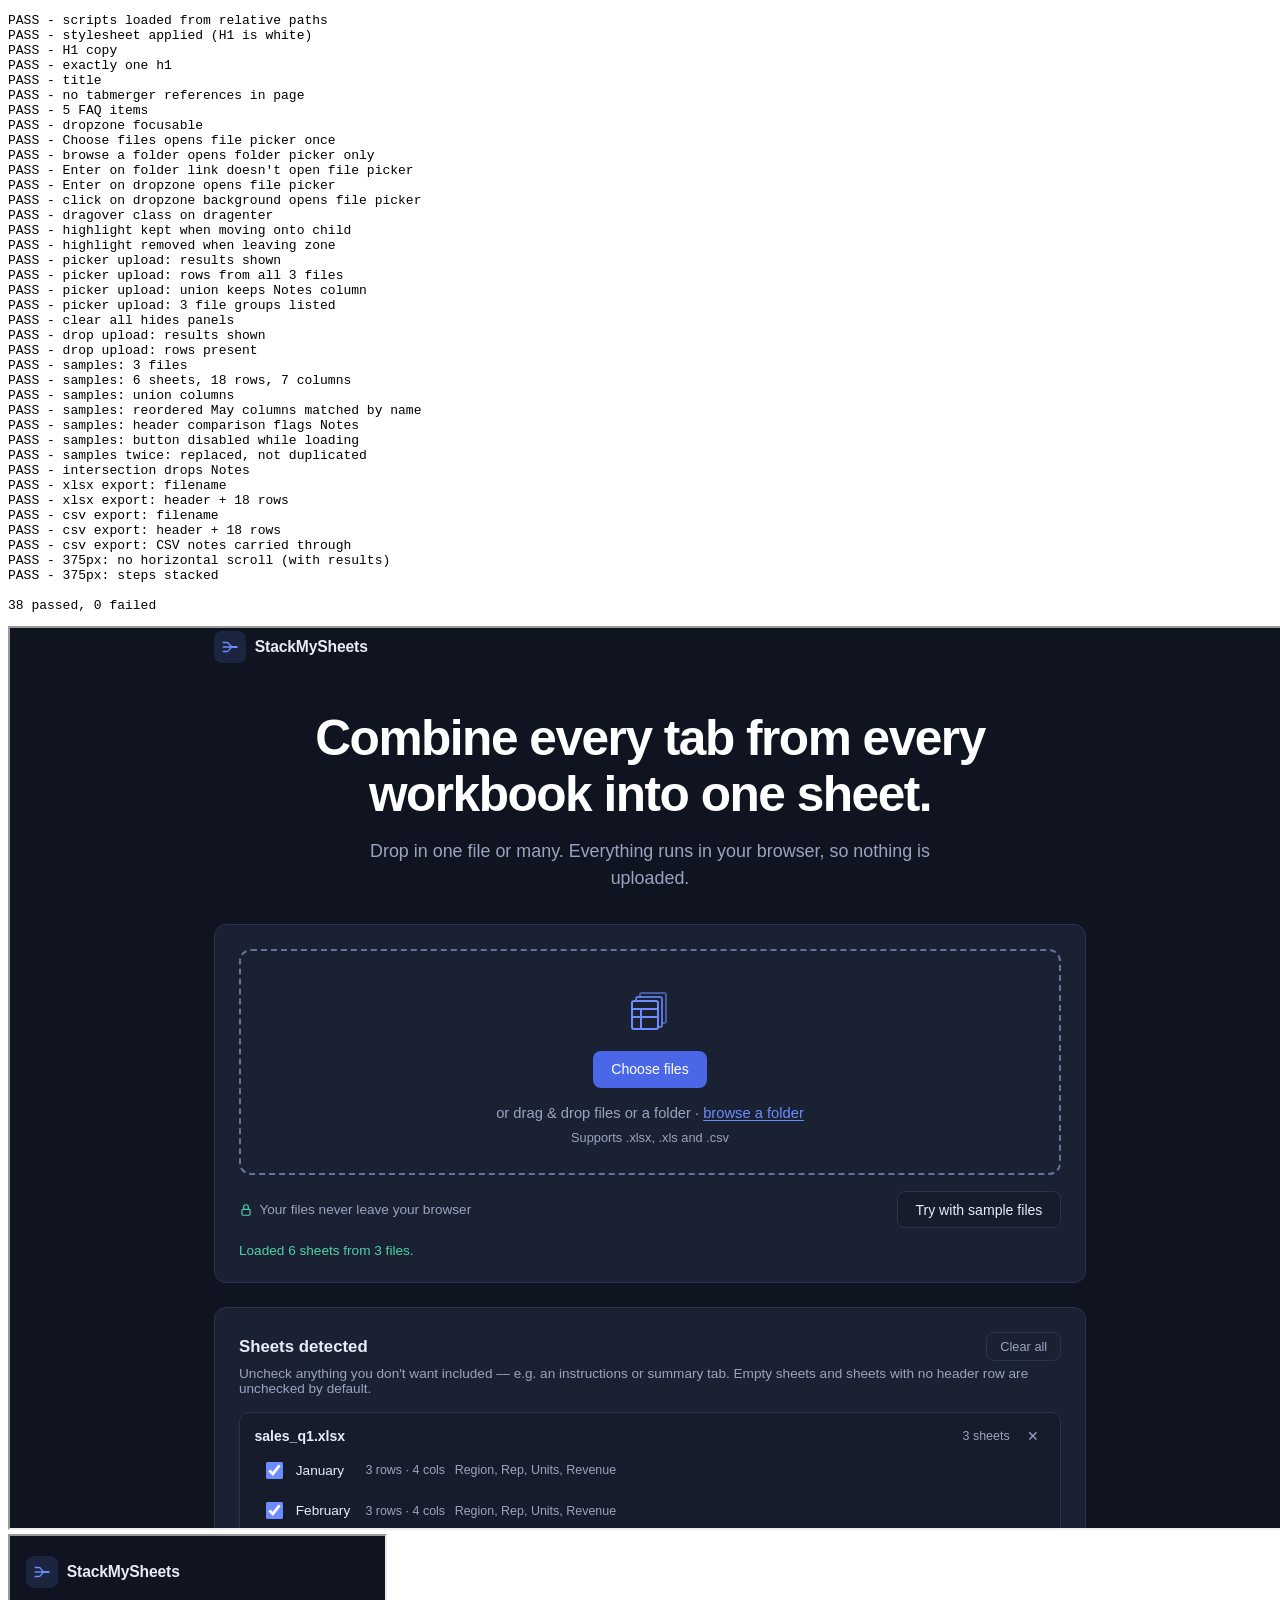
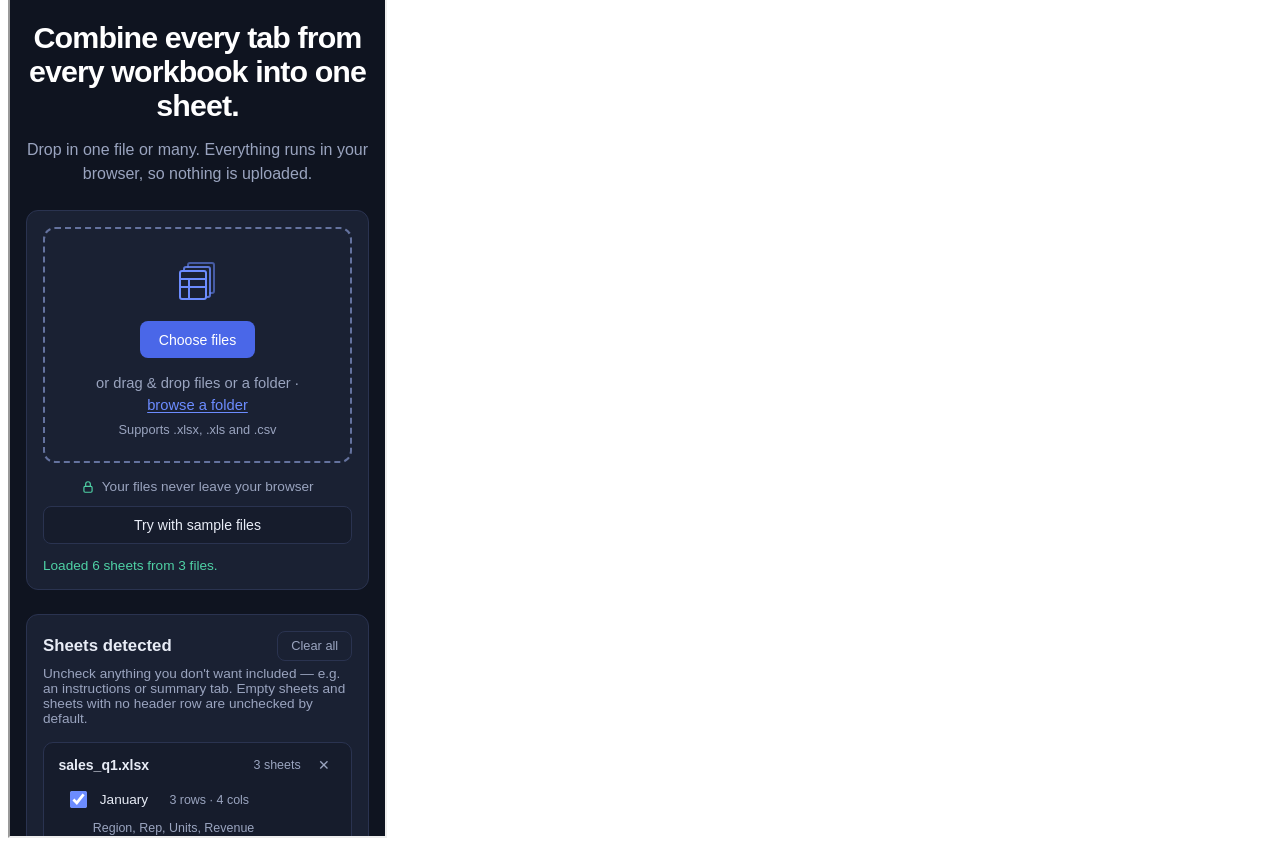
==== test/e2e.html @ b00ba699 "Redesign landing page: hero, drop zone, samples, how-it-works, FAQ, SEO - Make the value proposition" ====
<!DOCTYPE html>
<!--
  End-to-end check of the real page in a browser. Loads ../index.html in an
  iframe and drives it the way a user would: file picker upload, drag & drop,
  sample files, column strategy, and both downloads. Results are written into
  #results as PASS/FAIL lines. Run via test/run-e2e.sh (headless Chrome).
-->
<html>
<head><meta charset="utf-8"><title>e2e</title></head>
<body>
<pre id="results">RUNNING</pre>
<script>
(async function () {
  const out = [];
  const ok = (name, cond, detail) => out.push((cond ? "PASS - " : "FAIL - ") + name + (cond || !detail ? "" : " :: " + detail));
  const sleep = (ms) => new Promise((r) => setTimeout(r, ms));
  async function until(fn, ms = 4000) {
    const end = Date.now() + ms;
    while (Date.now() < end) { try { if (fn()) return true; } catch (e) {} await sleep(25); }
    return false;
  }
  function loadFrame(width) {
    return new Promise((resolve) => {
      const f = document.createElement("iframe");
      f.style.width = width + "px";
      f.style.height = "900px";
      f.onload = () => resolve(f.contentWindow);
      f.src = "../index.html";
      document.body.appendChild(f);
    });
  }
  async function fixtureFile(path) {
    const res = await fetch("../test-fixtures/" + path);
    return new File([await res.arrayBuffer()], path.split("/").pop());
  }

  try {
    const w = await loadFrame(1280);
    const d = w.document;
    const $ = (id) => d.getElementById(id);
    const visible = (id) => !$(id).classList.contains("hidden");
    const tableText = () => $("preview-table").textContent;
    const headers = () => Array.from(d.querySelectorAll("#preview-table th")).map((th) => th.textContent);
    const chipNums = () => Array.from(d.querySelectorAll("#summary-chips strong")).map((s) => Number(s.textContent));

    // --- Page basics ---
    ok("scripts loaded from relative paths", typeof w.XLSX === "object" && typeof w.TM === "object");
    ok("stylesheet applied (H1 is white)", w.getComputedStyle(d.querySelector("h1")).color === "rgb(255, 255, 255)");
    ok("H1 copy", d.querySelector("h1").textContent.trim() === "Combine every tab from every workbook into one sheet.");
    ok("exactly one h1", d.querySelectorAll("h1").length === 1);
    ok("title", d.title === "StackMySheets – Combine Excel Tabs & Files Into One Sheet");
    ok("no tabmerger references in page", !/tabmerger/i.test(d.documentElement.outerHTML));
    ok("5 FAQ items", d.querySelectorAll(".faq details summary").length === 5);
    ok("dropzone focusable", $("dropzone").tabIndex === 0);

    // --- Picker wiring: count how often each hidden input gets opened ---
    const fileInput = $("file-input"), folderInput = $("folder-input");
    let filePicks = 0, folderPicks = 0;
    fileInput.click = () => { filePicks++; };
    folderInput.click = () => { folderPicks++; };
    $("choose-files-btn").click();
    ok("Choose files opens file picker once", filePicks === 1 && folderPicks === 0, `file=${filePicks} folder=${folderPicks}`);
    filePicks = folderPicks = 0;
    $("browse-folder").click();
    ok("browse a folder opens folder picker only", filePicks === 0 && folderPicks === 1, `file=${filePicks} folder=${folderPicks}`);
    filePicks = folderPicks = 0;
    $("browse-folder").dispatchEvent(new w.KeyboardEvent("keydown", { key: "Enter", bubbles: true }));
    ok("Enter on folder link doesn't open file picker", filePicks === 0);
    $("dropzone").dispatchEvent(new w.KeyboardEvent("keydown", { key: "Enter", bubbles: true }));
    ok("Enter on dropzone opens file picker", filePicks === 1);
    filePicks = 0;
    d.querySelector(".dropzone-text").click();
    ok("click on dropzone background opens file picker", filePicks === 1);
    delete fileInput.click; delete folderInput.click;

    // --- Drag-over highlight ---
    const dz = $("dropzone");
    dz.dispatchEvent(new w.DragEvent("dragenter", { bubbles: true, cancelable: true }));
    ok("dragover class on dragenter", dz.classList.contains("dragover"));
    dz.dispatchEvent(new w.DragEvent("dragleave", { bubbles: true, relatedTarget: $("choose-files-btn") }));
    ok("highlight kept when moving onto child", dz.classList.contains("dragover"));
    dz.dispatchEvent(new w.DragEvent("dragleave", { bubbles: true, relatedTarget: d.body }));
    ok("highlight removed when leaving zone", !dz.classList.contains("dragover"));

    // --- Upload via file picker (real fixture files) ---
    const monthFiles = await Promise.all(["multi_month_folder/april.xlsx", "multi_month_folder/may.xlsx", "multi_month_folder/june.csv"].map(fixtureFile));
    const dt = new w.DataTransfer();
    monthFiles.forEach((f) => dt.items.add(new w.File([f], f.name)));
    fileInput.files = dt.files;
    fileInput.dispatchEvent(new w.Event("change", { bubbles: true }));
    await until(() => visible("results-panel"));
    ok("picker upload: results shown", visible("results-panel"));
    ok("picker upload: rows from all 3 files", ["Umbrella Corp", "Soylent Inc", "Stark Industries"].every((t) => tableText().includes(t)), tableText().slice(0, 200));
    ok("picker upload: union keeps Notes column", headers().includes("Notes"), headers().join("|"));
    ok("picker upload: 3 file groups listed", d.querySelectorAll(".file-group").length === 3);

    // --- Clear all ---
    $("clear-all-btn").click();
    ok("clear all hides panels", !visible("sheets-panel") && !visible("results-panel"));

    // --- Drag & drop (files fallback path) ---
    const qr = await fixtureFile("quarterly_report.xlsx");
    const drop = new w.Event("drop", { bubbles: true, cancelable: true });
    Object.defineProperty(drop, "dataTransfer", { value: { files: [new w.File([qr], qr.name)] } });
    dz.dispatchEvent(drop);
    await until(() => visible("results-panel"));
    ok("drop upload: results shown", visible("results-panel"));
    ok("drop upload: rows present", tableText().includes("Acme Co") && tableText().includes("Globex"));
    $("clear-all-btn").click();

    // --- Sample files ---
    $("sample-btn").click();
    await until(() => visible("results-panel") && d.querySelectorAll(".file-group").length === 3);
    const groupNames = Array.from(d.querySelectorAll(".file-group-name")).map((e) => e.textContent);
    ok("samples: 3 files", JSON.stringify(groupNames) === JSON.stringify(["sales_q1.xlsx", "sales_q2.xlsx", "june_sales.csv"]), groupNames.join("|"));
    ok("samples: 6 sheets, 18 rows, 7 columns", JSON.stringify(chipNums()) === "[6,18,7]", JSON.stringify(chipNums()));
    ok("samples: union columns", headers().join("|") === "source_file|source_sheet|Region|Rep|Units|Revenue|Notes", headers().join("|"));
    const mayAvery = Array.from(d.querySelectorAll("#preview-table tbody tr"))
      .map((tr) => Array.from(tr.children).map((td) => td.textContent))
      .find((r) => r[1] === "May" && r[3] === "Avery");
    ok("samples: reordered May columns matched by name", mayAvery && mayAvery[2] === "North" && mayAvery[4] === "45" && mayAvery[5] === "9000", JSON.stringify(mayAvery));
    ok("samples: header comparison flags Notes", $("header-comparison").textContent.includes("Notes"));
    $("sample-btn").click();
    ok("samples: button disabled while loading", $("sample-btn").disabled);
    $("sample-btn").click(); // ignored while disabled
    await until(() => !$("sample-btn").disabled && JSON.stringify(chipNums()) === "[6,18,7]");
    const groupNames2 = Array.from(d.querySelectorAll(".file-group-name")).map((e) => e.textContent);
    ok("samples twice: replaced, not duplicated", JSON.stringify(groupNames2) === JSON.stringify(groupNames) && JSON.stringify(chipNums()) === "[6,18,7]", groupNames2.join("|") + " " + JSON.stringify(chipNums()));

    $("strategy-intersection").click();
    ok("intersection drops Notes", headers().join("|") === "source_file|source_sheet|Region|Rep|Units|Revenue", headers().join("|"));
    $("strategy-union").click();

    // --- Downloads ---
    let wbOut = null, wbName = null;
    const realWrite = w.XLSX.writeFile;
    w.XLSX.writeFile = (wb, name) => { wbOut = wb; wbName = name; };
    $("output-name").value = "my_report.xlsx";
    $("export-xlsx-btn").click();
    w.XLSX.writeFile = realWrite;
    const aoa = wbOut && w.XLSX.utils.sheet_to_json(wbOut.Sheets[wbOut.SheetNames[0]], { header: 1 });
    ok("xlsx export: filename", wbName === "my_report.xlsx", wbName);
    ok("xlsx export: header + 18 rows", aoa && aoa.length === 19 && aoa[0].join("|") === "source_file|source_sheet|Region|Rep|Units|Revenue|Notes", aoa && aoa.length);

    let blobOut = null;
    const realCreate = w.URL.createObjectURL;
    w.URL.createObjectURL = (b) => { blobOut = b; return "about:blank"; };
    const realAnchorClick = w.HTMLAnchorElement.prototype.click;
    let dlName = null;
    w.HTMLAnchorElement.prototype.click = function () { dlName = this.download; };
    $("export-csv-btn").click();
    w.URL.createObjectURL = realCreate;
    w.HTMLAnchorElement.prototype.click = realAnchorClick;
    const csv = blobOut ? await blobOut.text() : "";
    const csvLines = csv.trim().split("\n");
    ok("csv export: filename", dlName === "my_report.csv", dlName);
    ok("csv export: header + 18 rows", csvLines.length === 19 && csvLines[0] === "source_file,source_sheet,Region,Rep,Units,Revenue,Notes", csvLines.length + " " + csvLines[0]);
    ok("csv export: CSV notes carried through", csv.includes("Record month"));

    // --- Narrow viewport: no horizontal scroll, with results showing ---
    const m = await loadFrame(375);
    m.document.getElementById("sample-btn").click();
    await until(() => !m.document.getElementById("results-panel").classList.contains("hidden"));
    await sleep(200);
    const de = m.document.documentElement;
    ok("375px: no horizontal scroll (with results)", de.scrollWidth <= de.clientWidth, `scrollWidth=${de.scrollWidth} clientWidth=${de.clientWidth}`);
    const stepsCols = m.getComputedStyle(m.document.querySelector(".steps")).gridTemplateColumns.split(" ").length;
    ok("375px: steps stacked", stepsCols === 1, String(stepsCols));
  } catch (err) {
    ok("harness error", false, err && (err.stack || err.message || err));
  }

  const fails = out.filter((l) => l.startsWith("FAIL")).length;
  out.push(`\n${out.length - fails} passed, ${fails} failed`);
  document.getElementById("results").textContent = out.join("\n");
  document.title = "DONE";
})();
</script>
</body>
</html>
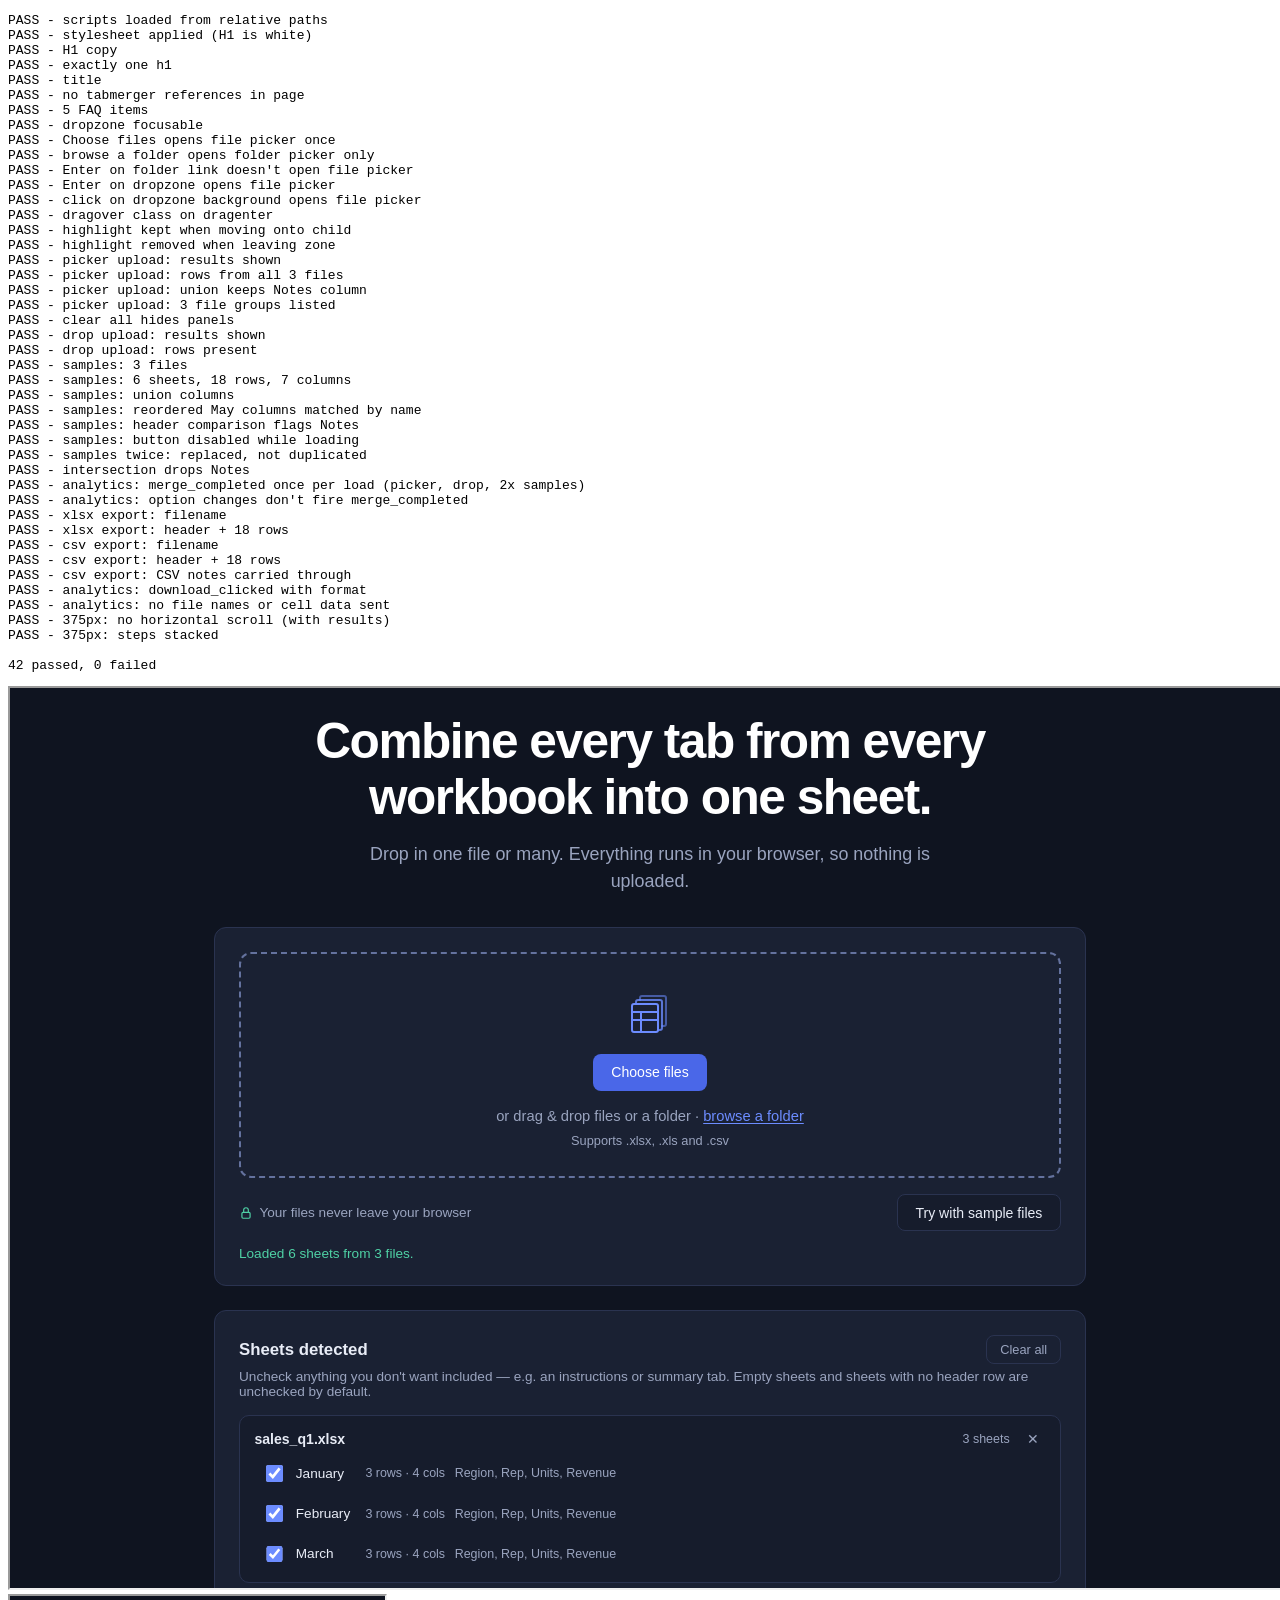
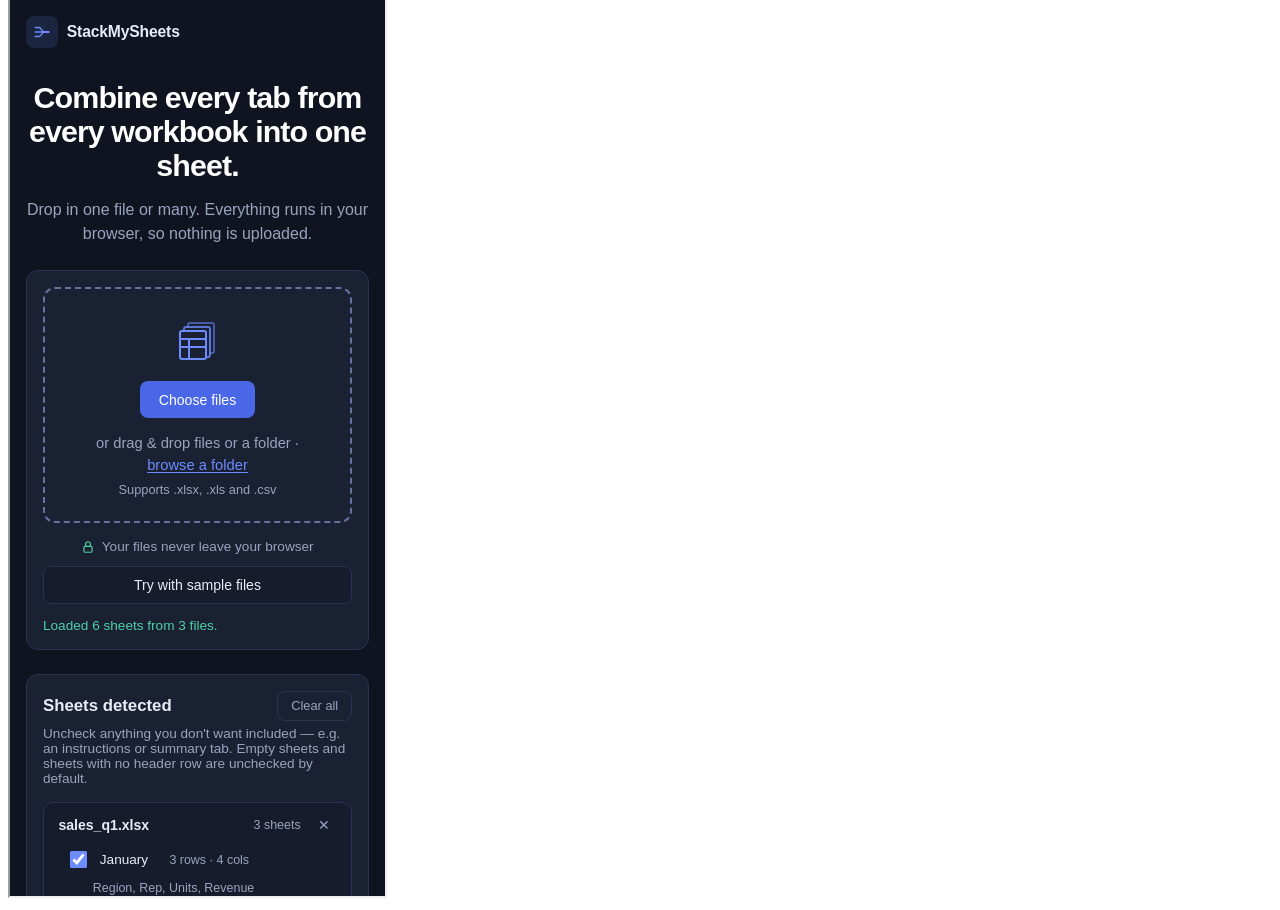
==== commit 275cd64e: "Track merge_completed and download_clicked events in Umami Events carry no file names or contents; d" ====
--- a/test/e2e.html
+++ b/test/e2e.html
@@ -37,6 +37,9 @@
   try {
     const w = await loadFrame(1280);
     const d = w.document;
+    // Capture Umami events instead of sending them.
+    const events = [];
+    w.umami = { track: (name, data) => events.push({ name, data }) };
     const $ = (id) => d.getElementById(id);
     const visible = (id) => !$(id).classList.contains("hidden");
     const tableText = () => $("preview-table").textContent;
@@ -131,6 +134,14 @@
     ok("intersection drops Notes", headers().join("|") === "source_file|source_sheet|Region|Rep|Units|Revenue", headers().join("|"));
     $("strategy-union").click();
 
+    // --- Analytics events (no file names or contents) ---
+    const merges = events.filter((e) => e.name === "merge_completed");
+    ok("analytics: merge_completed once per load (picker, drop, 2x samples)", merges.length === 4, JSON.stringify(events));
+    events.length = 0;
+    $("strategy-intersection").click();
+    $("strategy-union").click();
+    ok("analytics: option changes don't fire merge_completed", events.length === 0, JSON.stringify(events));
+
     // --- Downloads ---
     let wbOut = null, wbName = null;
     const realWrite = w.XLSX.writeFile;
@@ -156,6 +167,10 @@
     ok("csv export: filename", dlName === "my_report.csv", dlName);
     ok("csv export: header + 18 rows", csvLines.length === 19 && csvLines[0] === "source_file,source_sheet,Region,Rep,Units,Revenue,Notes", csvLines.length + " " + csvLines[0]);
     ok("csv export: CSV notes carried through", csv.includes("Record month"));
+    const dl = events.filter((e) => e.name === "download_clicked").map((e) => e.data && e.data.format);
+    ok("analytics: download_clicked with format", JSON.stringify(dl) === '["xlsx","csv"]', JSON.stringify(events));
+    const sent = JSON.stringify(events);
+    ok("analytics: no file names or cell data sent", !/sales_|june|my_report|\.xlsx|\.csv|Avery|North/i.test(sent), sent);
 
     // --- Narrow viewport: no horizontal scroll, with results showing ---
     const m = await loadFrame(375);
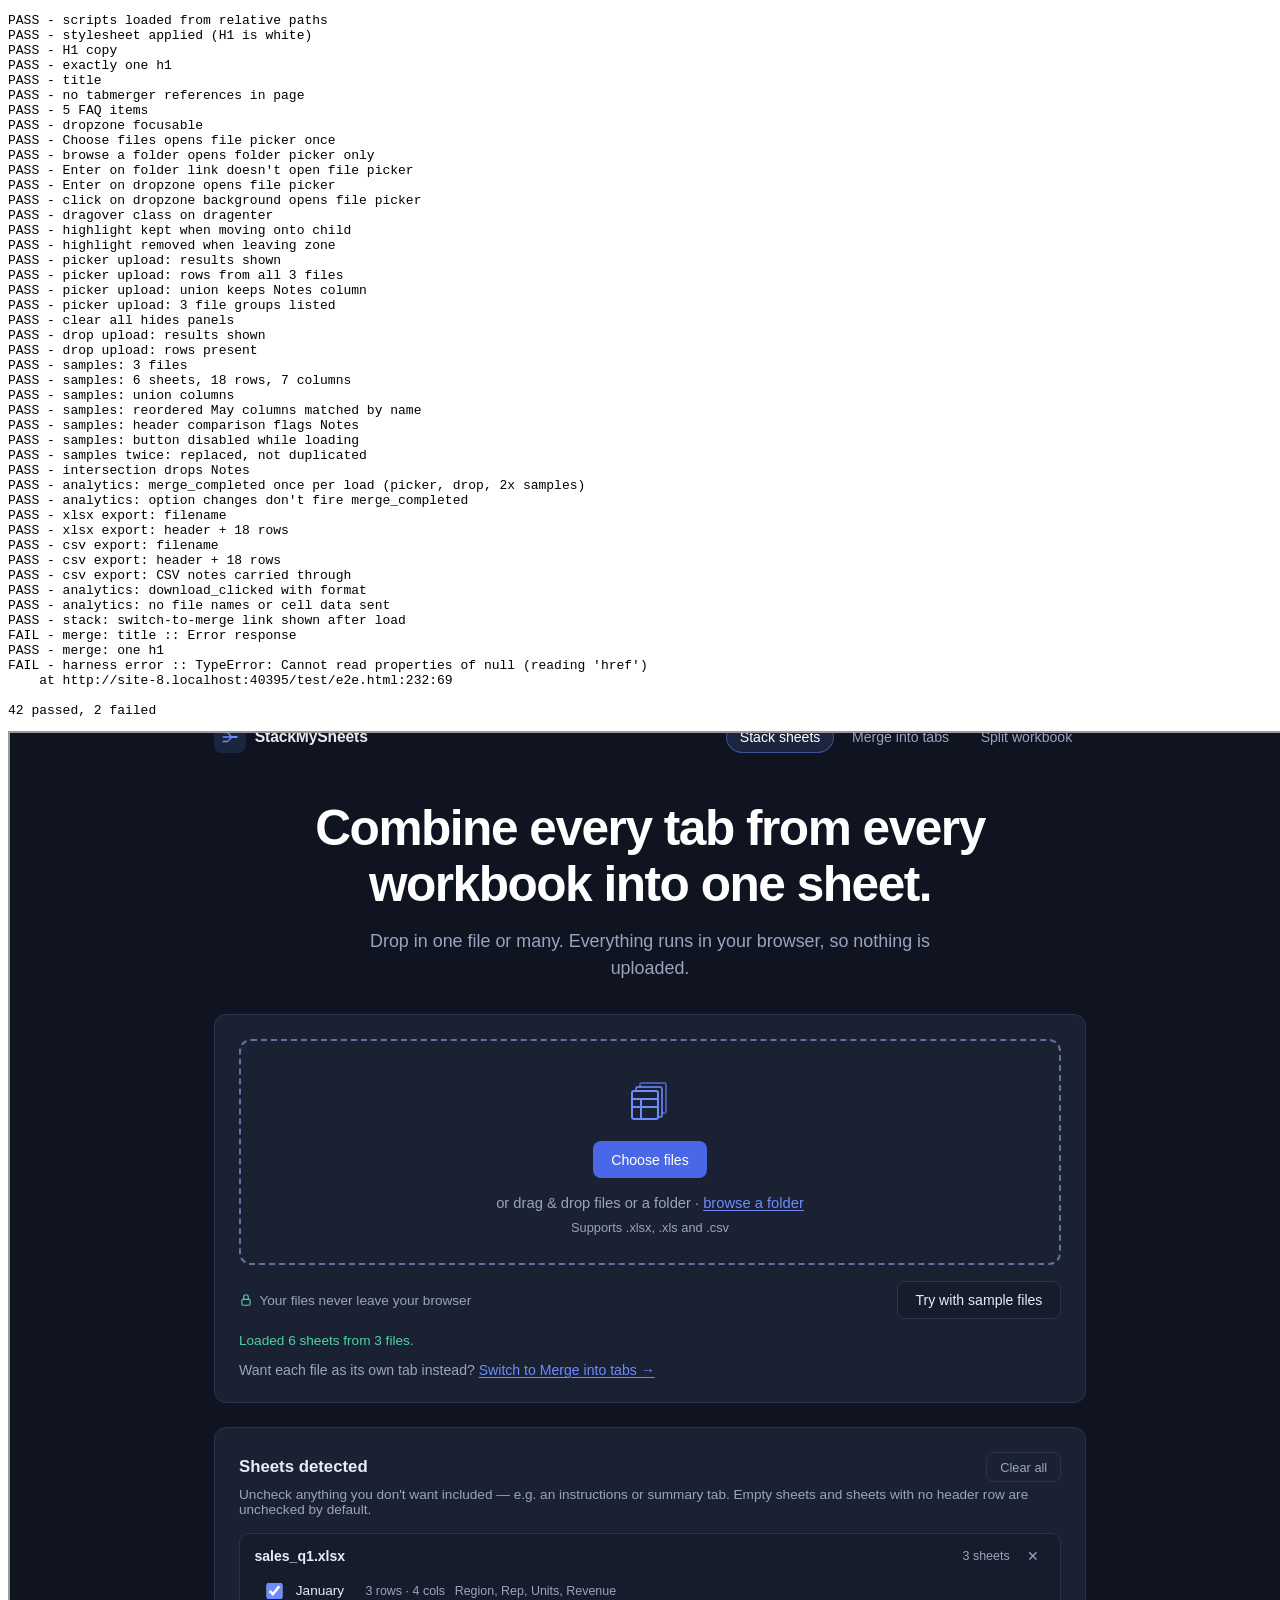
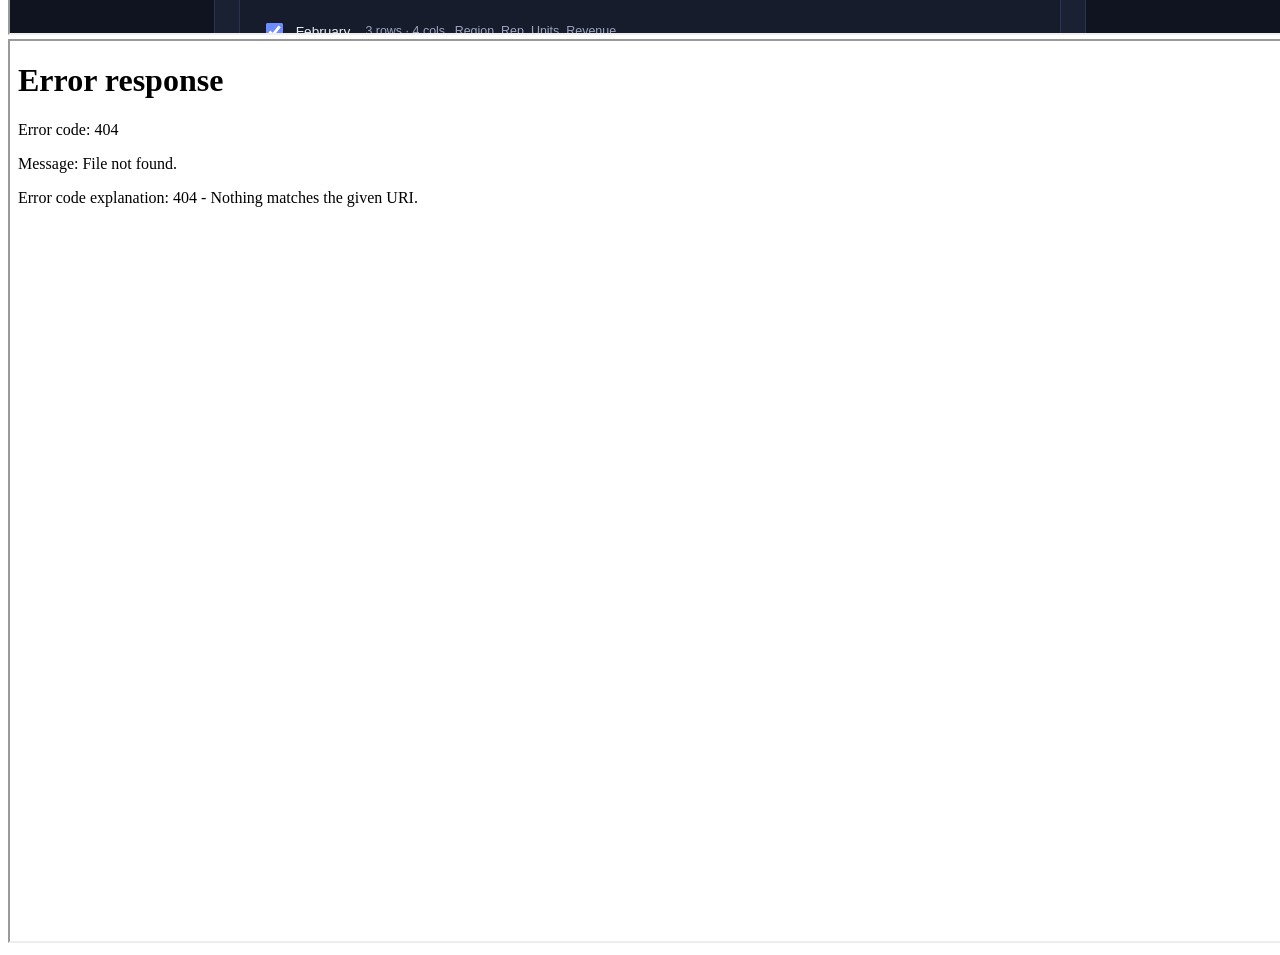
==== commit 1d1290b3: "Add Merge into tabs and Split tools on a shared engine - core.js: shared reading/writing engine. Val" ====
--- a/test/e2e.html
+++ b/test/e2e.html
@@ -12,22 +12,29 @@
 <script>
 (async function () {
   const out = [];
-  const ok = (name, cond, detail) => out.push((cond ? "PASS - " : "FAIL - ") + name + (cond || !detail ? "" : " :: " + detail));
+  const resultsEl = document.getElementById("results");
+  const ok = (name, cond, detail) => {
+    out.push((cond ? "PASS - " : "FAIL - ") + name + (cond || !detail ? "" : " :: " + detail));
+    resultsEl.textContent = "RUNNING (unfinished)\n" + out.join("\n"); // partial progress if it times out
+  };
   const sleep = (ms) => new Promise((r) => setTimeout(r, ms));
   async function until(fn, ms = 4000) {
     const end = Date.now() + ms;
     while (Date.now() < end) { try { if (fn()) return true; } catch (e) {} await sleep(25); }
     return false;
   }
-  function loadFrame(width) {
+  function loadFrameEl(width, src) {
     return new Promise((resolve) => {
       const f = document.createElement("iframe");
       f.style.width = width + "px";
       f.style.height = "900px";
-      f.onload = () => resolve(f.contentWindow);
-      f.src = "../index.html";
+      f.onload = () => { f.onload = null; resolve(f); };
+      f.src = src || "../index.html";
       document.body.appendChild(f);
     });
+  }
+  async function loadFrame(width, src) {
+    return (await loadFrameEl(width, src)).contentWindow;
   }
   async function fixtureFile(path) {
     const res = await fetch("../test-fixtures/" + path);
@@ -172,15 +179,207 @@
     const sent = JSON.stringify(events);
     ok("analytics: no file names or cell data sent", !/sales_|june|my_report|\.xlsx|\.csv|Avery|North/i.test(sent), sent);
 
-    // --- Narrow viewport: no horizontal scroll, with results showing ---
-    const m = await loadFrame(375);
-    m.document.getElementById("sample-btn").click();
-    await until(() => !m.document.getElementById("results-panel").classList.contains("hidden"));
-    await sleep(200);
-    const de = m.document.documentElement;
-    ok("375px: no horizontal scroll (with results)", de.scrollWidth <= de.clientWidth, `scrollWidth=${de.scrollWidth} clientWidth=${de.clientWidth}`);
-    const stepsCols = m.getComputedStyle(m.document.querySelector(".steps")).gridTemplateColumns.split(" ").length;
-    ok("375px: steps stacked", stepsCols === 1, String(stepsCols));
+    // --- Stack page: switch link appears once files are loaded ---
+    ok("stack: switch-to-merge link shown after load", !$("switch-note").hidden);
+
+    // ================= Merge into tabs =================
+    const sameCells = (a, b) => {
+      const problems = [];
+      if ((a["!ref"] || "") !== (b["!ref"] || "")) problems.push(`ref ${a["!ref"]} vs ${b["!ref"]}`);
+      new Set(Object.keys(a).concat(Object.keys(b))).forEach((k) => {
+        if (k[0] === "!") return;
+        const x = a[k], y = b[k];
+        if (!x || !y) return problems.push(`${k} missing`);
+        if (x.t !== y.t || x.v !== y.v) problems.push(`${k} ${JSON.stringify([x.t, x.v])} vs ${JSON.stringify([y.t, y.v])}`);
+        else if (x.t === "n" && x.z && x.z !== "General" && x.z !== y.z) problems.push(`${k} format ${x.z} vs ${y.z}`);
+      });
+      return problems;
+    };
+    const FIXTURES = ["region_north.xlsx", "region_south.xlsx", "region_west.xlsx", "Budget [draft] v2.xlsx",
+      "dupes/a/report.xlsx", "dupes/b/report.xlsx", "quarterly_regional_sales_report_2026.xlsx",
+      "mac_1904_dates.xlsx", "customers export.csv"];
+    const toolSources = await Promise.all(FIXTURES.map(async (p) => {
+      const res = await fetch("../test-fixtures/tools/" + p.split("/").map(encodeURIComponent).join("/"));
+      return { name: p.split("/").pop(), bytes: new Uint8Array(await res.arrayBuffer()) };
+    }));
+    const toolFiles = toolSources.map((t) => new File([t.bytes], t.name));
+
+    // Capture downloads in a frame: blobs handed to URL.createObjectURL + the anchor's file name.
+    function captureDownloads(win) {
+      const got = [];
+      let pendingBlob = null;
+      win.URL.createObjectURL = (b) => { pendingBlob = b; return "about:blank"; };
+      win.URL.revokeObjectURL = () => {};
+      win.HTMLAnchorElement.prototype.click = function () { got.push({ name: this.download, blob: pendingBlob }); };
+      return got;
+    }
+    function pick(win, files) {
+      const input = win.document.getElementById("file-input");
+      const dt = new win.DataTransfer();
+      files.forEach((f) => dt.items.add(new win.File([f], f.name)));
+      input.files = dt.files;
+      input.dispatchEvent(new win.Event("change", { bubbles: true }));
+    }
+
+    const mw = await loadFrame(1280, "../merge-into-tabs");
+    const md = mw.document;
+    const mEvents = [];
+    mw.umami = { track: (name, data) => mEvents.push({ name, data }) };
+    const m$ = (id) => md.getElementById(id);
+    const tabNamesShown = () => Array.from(md.querySelectorAll("#tab-order .tab-name")).map((e) => e.textContent);
+    ok("merge: title", md.title === "Merge Excel Files Into One Workbook (Separate Tabs) – StackMySheets", md.title);
+    ok("merge: one h1", md.querySelectorAll("h1").length === 1);
+    ok("merge: canonical", md.querySelector('link[rel="canonical"]').href === "https://stackmysheets.com/merge-into-tabs");
+    ok("merge: nav highlights current tool", md.querySelector('.tool-nav [aria-current="page"]').textContent === "Merge into tabs");
+    ok("merge: privacy note shown", md.querySelector(".privacy-note").textContent.includes("never leave your browser"));
+
+    pick(mw, toolFiles);
+    await until(() => tabNamesShown().length >= 13);
+    const tabNames = tabNamesShown();
+    ok("merge: 13 tabs (empty tab unchecked)", tabNames.length === 13, tabNames.join(" | "));
+    ok("merge: names within 31 chars, unique", tabNames.every((n) => n.length <= 31) && new Set(tabNames.map((n) => n.toLowerCase())).size === tabNames.length, tabNames.join(" | "));
+    ok("merge: name rules applied", ["region_north", "Budget -draft- v2", "report", "report (2)", "quarterly_regional_sa - January", "customers export"].every((n) => tabNames.includes(n)), tabNames.join(" | "));
+    ok("merge: 'Empty' tab listed but unchecked", Array.from(md.querySelectorAll(".sheet-row")).some((r) => r.textContent.includes("Empty") && !r.querySelector("input").checked));
+
+    // Reorder: move the first tab down, focus stays on the moved tab's button
+    md.querySelector('#tab-order .icon-btn[data-dir="1"]').click();
+    ok("merge: move down swaps first two tabs", tabNamesShown()[0] === tabNames[1] && tabNamesShown()[1] === tabNames[0], tabNamesShown().slice(0, 2).join(" | "));
+    ok("merge: focus follows moved tab", md.activeElement && md.activeElement.getAttribute("aria-label") === `Move ${tabNames[0]} down`, md.activeElement && md.activeElement.getAttribute("aria-label"));
+    md.querySelectorAll("#tab-order .icon-btn[data-dir='-1']")[1].click();
+    ok("merge: move up restores order", JSON.stringify(tabNamesShown()) === JSON.stringify(tabNames));
+    ok("merge: first up / last down disabled", md.querySelector("#tab-order .icon-btn[data-dir='-1']").disabled && Array.from(md.querySelectorAll("#tab-order .icon-btn[data-dir='1']")).pop().disabled);
+
+    // Uncheck / recheck a sheet
+    const firstBox = md.querySelector(".sheet-row input");
+    firstBox.click();
+    ok("merge: unchecking removes tab", tabNamesShown().length === 12 && !tabNamesShown().includes("region_north"));
+    firstBox.click();
+    ok("merge: rechecking restores tab in place", JSON.stringify(tabNamesShown()) === JSON.stringify(tabNames));
+
+    const mDownloads = captureDownloads(mw);
+    m$("output-name").value = "all regions";
+    m$("download-btn").click();
+    ok("merge: downloads one .xlsx", mDownloads.length === 1 && mDownloads[0].name === "all regions.xlsx", JSON.stringify(mDownloads.map((d) => d.name)));
+    const mergedBuf = await mDownloads[0].blob.arrayBuffer();
+    const mergedWb = mw.TM.readWorkbook(new mw.Uint8Array(mergedBuf));
+    ok("merge: workbook tabs match list order", JSON.stringify(mergedWb.SheetNames) === JSON.stringify(tabNames), mergedWb.SheetNames.join(" | "));
+
+    // Compare every tab against the original file, parsed independently.
+    // (Bytes made in this harness page are wrapped in the frame's own
+    // Uint8Array; SheetJS doesn't recognize another page's ArrayBuffer.)
+    const originals = [];
+    for (const f of toolSources) {
+      const isCsv = f.name.endsWith(".csv");
+      const src = isCsv ? new TextDecoder().decode(f.bytes) : new mw.Uint8Array(f.bytes);
+      const wb = mw.TM.readWorkbook(src, { isCsv });
+      wb.SheetNames.forEach((n) => { if (Object.keys(wb.Sheets[n]).some((k) => k[0] !== "!")) originals.push(wb.Sheets[n]); });
+    }
+    const mergeProblems = [];
+    originals.forEach((ws, i) => sameCells(ws, mergedWb.Sheets[tabNames[i]]).forEach((p) => mergeProblems.push(`${tabNames[i]}: ${p}`)));
+    ok("merge: every cell matches the originals (values, types, formats)", originals.length === 13 && mergeProblems.length === 0, mergeProblems.slice(0, 5).join("; "));
+    const north = mergedWb.Sheets.region_north;
+    ok("merge: spot check — ID text, padded zip, date", north.A2.v === "00121" && north.B2.w === "02134" && north.C2.w === "2026-01-15", JSON.stringify([north.A2, north.B2, north.C2]));
+    ok("merge: spot check — CSV leading zeros + date text", mergedWb.Sheets["customers export"].A2.v === "00123" && mergedWb.Sheets["customers export"].B2.v === "2026-01-15");
+    ok("merge: spot check — 1904 date corrected", mergedWb.Sheets.mac_1904_dates.B2.w === "2026-01-15", JSON.stringify(mergedWb.Sheets.mac_1904_dates.B2));
+    ok("merge: formulas dropped, values kept", mergedWb.Sheets.region_west.G2.v === 2469 && !Object.keys(mergedWb.Sheets).some((n) => Object.values(mergedWb.Sheets[n]).some((c) => c && c.f)));
+    ok("merge: analytics event", JSON.stringify(mEvents) === JSON.stringify([{ name: "download_clicked", data: { tool: "merge", format: "xlsx" } }]), JSON.stringify(mEvents));
+
+    // ================= Split =================
+    const sw = await loadFrame(1280, "../split");
+    const sd = sw.document;
+    const sEvents = [];
+    sw.umami = { track: (name, data) => sEvents.push({ name, data }) };
+    const s$ = (id) => sd.getElementById(id);
+    const fileList = () => Array.from(sd.querySelectorAll("#file-name-list li")).map((e) => e.textContent);
+    ok("split: title", sd.title === "Split Excel Tabs Into Separate Files – StackMySheets", sd.title);
+    ok("split: canonical", sd.querySelector('link[rel="canonical"]').href === "https://stackmysheets.com/split");
+    ok("split: nav highlights current tool", sd.querySelector('.tool-nav [aria-current="page"]').textContent === "Split workbook");
+
+    pick(sw, [new File([await (await fetch("../test-fixtures/tools/customers%20export.csv")).arrayBuffer()], "customers export.csv")]);
+    await until(() => s$("status-line").classList.contains("error"));
+    ok("split: CSV rejected with explanation", s$("status-line").textContent.includes("only one sheet"), s$("status-line").textContent);
+
+    // Round trip: split the workbook downloaded from Merge into tabs
+    pick(sw, [new File([mergedBuf], "all regions.xlsx")]);
+    await until(() => fileList().length === 13);
+    ok("split: lists all 13 tabs as files", fileList().length === 13, fileList().join(" | "));
+    ok("split: file names made safe", fileList().includes('quarterly_ - Q1 _Final_ _draft_.xlsx') && fileList().includes("report (2).xlsx"), fileList().join(" | "));
+    const sDownloads = captureDownloads(sw);
+    s$("download-btn").click();
+    await until(() => sDownloads.length === 1);
+    ok("split: one .zip download", sDownloads.length === 1 && sDownloads[0].name === "all regions - tabs.zip", JSON.stringify(sDownloads.map((d) => d.name)));
+    const zip = await sw.JSZip.loadAsync(await sDownloads[0].blob.arrayBuffer());
+    const zipNames = Object.keys(zip.files);
+    ok("split: zip holds one .xlsx per tab, names as listed", JSON.stringify(zipNames.slice().sort()) === JSON.stringify(fileList().slice().sort()), zipNames.join(" | "));
+    const splitProblems = [];
+    for (let i = 0; i < fileList().length; i++) {
+      const wb = sw.TM.readWorkbook(new sw.Uint8Array(await zip.file(fileList()[i]).async("arraybuffer")));
+      if (wb.SheetNames[0] !== tabNames[i]) splitProblems.push(`${fileList()[i]} tab name ${wb.SheetNames[0]}`);
+      sameCells(originals[i], wb.Sheets[wb.SheetNames[0]]).forEach((p) => splitProblems.push(`${fileList()[i]}: ${p}`));
+    }
+    ok("split: round trip — every file matches the original sheet", splitProblems.length === 0, splitProblems.slice(0, 5).join("; "));
+    ok("split: unicode file name survives zip", zipNames.some((n) => n.includes("Café São Paulo")), zipNames.join(" | "));
+
+    s$("format-csv").click();
+    ok("split: CSV names", fileList().every((n) => n.endsWith(".csv")));
+    s$("download-btn").click();
+    await until(() => sDownloads.length === 2);
+    const csvZip = await sw.JSZip.loadAsync(await sDownloads[1].blob.arrayBuffer());
+    const custCsv = await csvZip.file("customers export.csv").async("string");
+    ok("split csv: leading zeros, dates, long IDs as written", custCsv.split("\n")[1] === '00123,2026-01-15,01/02/2026,1234.5,12345678901234567890,"1,234",Café', custCsv.split("\n")[1]);
+    const northCsv = await csvZip.file("region_north.csv").async("string");
+    ok("split csv: formatted values as displayed", northCsv.split("\n")[1].startsWith("00121,02134,2026-01-15"), northCsv.split("\n")[1]);
+
+    // Single tab -> direct file, no zip
+    s$("format-xlsx").click();
+    Array.from(sd.querySelectorAll(".sheet-row input")).slice(1).forEach((b) => { if (b.checked) b.click(); });
+    ok("split: one tab -> direct download label", s$("download-btn").textContent === "Download region_north.xlsx", s$("download-btn").textContent);
+    s$("download-btn").click();
+    await until(() => sDownloads.length === 3);
+    ok("split: one tab downloads .xlsx directly", sDownloads[2].name === "region_north.xlsx");
+    ok("split: analytics events", JSON.stringify(sEvents.map((e) => e.data.format)) === '["xlsx","csv","xlsx"]' && sEvents.every((e) => e.name === "download_clicked" && e.data.tool === "split"), JSON.stringify(sEvents));
+
+    s$("sample-btn").click();
+    await until(() => fileList().length === 3);
+    ok("split: sample workbook loads", fileList().join("|") === "Downtown.xlsx|Airport.xlsx|Online.xlsx", fileList().join("|"));
+
+    // ================= Hand-off: Stack -> Merge into tabs =================
+    const hf = await loadFrameEl(1280, "../index.html");
+    hf.contentDocument.getElementById("sample-btn").click();
+    await until(() => !hf.contentDocument.getElementById("switch-note").hidden);
+    const navigated = new Promise((r) => { hf.onload = () => r(true); });
+    hf.contentDocument.getElementById("switch-to-merge").click();
+    const didNavigate = await Promise.race([navigated, sleep(8000).then(() => false)]);
+    ok("handoff: link navigates to merge page", didNavigate, "no navigation within 8s; still at " + hf.contentWindow.location.pathname);
+    const hw = hf.contentWindow;
+    ok("handoff: landed on merge page", hw.location.pathname === "/merge-into-tabs", hw.location.pathname);
+    await until(() => hw.document.querySelectorAll("#tab-order .tab-item").length === 6);
+    ok("handoff: files carried over (6 tabs)", hw.document.querySelectorAll("#tab-order .tab-item").length === 6);
+    ok("handoff: status says files came from Stack", hw.document.getElementById("status-line").textContent.startsWith("Brought over 3 files from Stack sheets."), hw.document.getElementById("status-line").textContent);
+    ok("handoff: stored copy deleted after use", (await hw.SMS.takeHandoff()).length === 0);
+
+    // ================= Nothing leaves the browser =================
+    const frames = [w, mw, sw, hw];
+    const external = [];
+    frames.forEach((fw) => fw.performance.getEntriesByType("resource").forEach((e) => {
+      const u = new URL(e.name);
+      if (u.origin !== fw.location.origin && u.href !== "https://cloud.umami.is/script.js") external.push(u.href);
+    }));
+    ok("no requests to other servers (besides the Umami script)", external.length === 0, external.join(" "));
+
+    // ================= Phone width (375px) =================
+    for (const [page, loadBtn, readyId] of [["../index.html", "sample-btn", "results-panel"], ["../merge-into-tabs", "sample-btn", "tabs-panel"], ["../split", "sample-btn", "output-panel"]]) {
+      const pw = await loadFrame(375, page);
+      pw.document.getElementById(loadBtn).click();
+      await until(() => !pw.document.getElementById(readyId).classList.contains("hidden"));
+      await sleep(200);
+      const de = pw.document.documentElement;
+      ok(`375px ${page}: no horizontal scroll (with content)`, de.scrollWidth <= de.clientWidth, `scrollWidth=${de.scrollWidth} clientWidth=${de.clientWidth}`);
+      const stepsCols = pw.getComputedStyle(pw.document.querySelector(".steps")).gridTemplateColumns.split(" ").length;
+      ok(`375px ${page}: steps stacked`, stepsCols === 1, String(stepsCols));
+      const navTops = new Set(Array.from(pw.document.querySelectorAll(".tool-nav a")).map((a) => Math.round(a.getBoundingClientRect().top)));
+      ok(`375px ${page}: nav fits on one row`, navTops.size === 1, [...navTops].join(","));
+    }
   } catch (err) {
     ok("harness error", false, err && (err.stack || err.message || err));
   }
